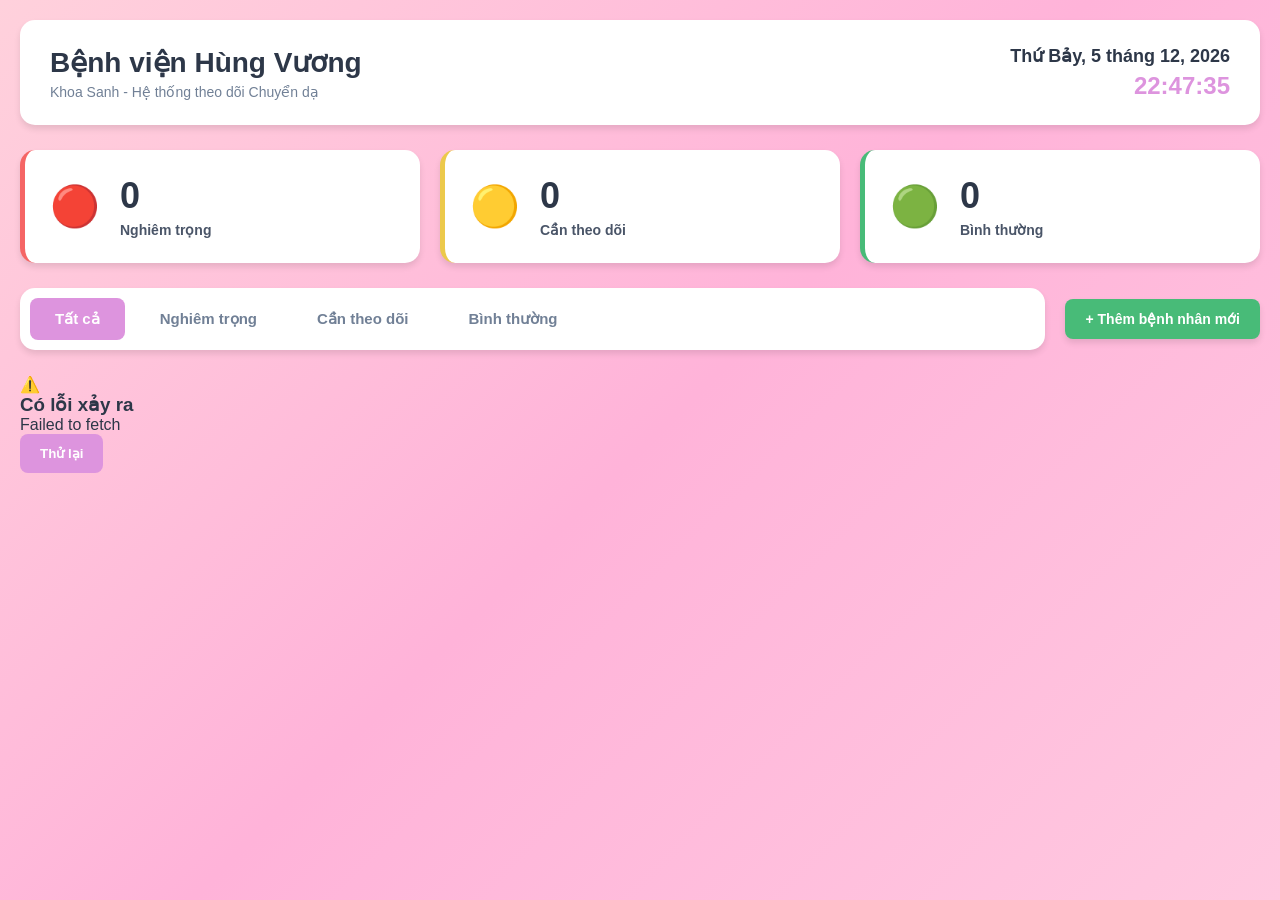
==== frontend/index.html @ f1b87380 "Initial" ====
<!DOCTYPE html>
<html lang="vi">
<head>
    <meta charset="UTF-8">
    <meta name="viewport" content="width=device-width, initial-scale=1.0">
    <title>Hệ thống theo dõi Chuyển dạ - Bệnh viện Hùng Vương</title>
    <link rel="stylesheet" href="assets/css/styles.css">
    <link rel="stylesheet" href="assets/css/components.css">
</head>
<body>
    <div class="container">
        <!-- Header Component -->
        <header class="header">
            <div class="hospital-info">
                <h1>Bệnh viện Hùng Vương</h1>
                <p class="department">Khoa Sanh - Hệ thống theo dõi Chuyển dạ</p>
            </div>
            <div class="datetime-info">
                <div class="date" id="currentDate"></div>
                <div class="time" id="currentTime"></div>
            </div>
        </header>

        <!-- Status Summary Component -->
        <div class="status-summary">
            <div class="status-card critical">
                <div class="status-icon">🔴</div>
                <div class="status-info">
                    <div class="status-count" id="criticalCount">0</div>
                    <div class="status-label">Nghiêm trọng</div>
                </div>
            </div>
            <div class="status-card warning">
                <div class="status-icon">🟡</div>
                <div class="status-info">
                    <div class="status-count" id="warningCount">0</div>
                    <div class="status-label">Cần theo dõi</div>
                </div>
            </div>
            <div class="status-card normal">
                <div class="status-icon">🟢</div>
                <div class="status-info">
                    <div class="status-count" id="normalCount">0</div>
                    <div class="status-label">Bình thường</div>
                </div>
            </div>
        </div>

        <!-- Filter Tabs and Add Patient Button -->
        <div class="tabs-and-actions">
            <div class="filter-tabs">
                <button class="tab-btn active" data-filter="all">Tất cả</button>
                <button class="tab-btn" data-filter="critical">Nghiêm trọng</button>
                <button class="tab-btn" data-filter="warning">Cần theo dõi</button>
                <button class="tab-btn" data-filter="normal">Bình thường</button>
            </div>
            <div class="page-actions">
                <button class="btn-add-patient" id="btnAddPatient">+ Thêm bệnh nhân mới</button>
            </div>
        </div>

        <!-- Patient List Component -->
        <div class="patient-list" id="patientList">
            <!-- Patient cards will be dynamically loaded -->
        </div>
    </div>

    <!-- Modal Component -->
    <div class="modal" id="quickViewModal">
        <div class="modal-content">
            <span class="close-btn" id="closeModal">&times;</span>
            <div id="modalBody"></div>
        </div>
    </div>

    <!-- Add Patient Modal -->
    <div class="modal" id="addPatientModal">
        <div class="modal-content">
            <span class="close-btn" id="closeAddPatientModal">&times;</span>
            <h2>➕ Thêm bệnh nhân mới</h2>
            <div id="addPatientForm"></div>
        </div>
    </div>

    <!-- Scripts -->
    <script src="src/services/apiService.js"></script>
    <script src="src/utils/dateUtils.js"></script>
    <script src="src/utils/alertUtils.js"></script>
    <script src="src/components/patientCard.js"></script>
    <script src="src/components/statusSummary.js"></script>
    <script src="assets/js/app.js"></script>
</body>
</html>
---- frontend/assets/css/styles.css ----
* {
    margin: 0;
    padding: 0;
    box-sizing: border-box;
}

:root {
    --primary-color: #dd94de;
    --primary-light: #ffd1dc;
    --primary-gradient: linear-gradient(135deg, #ffd1dc 0%, #ffb3d9 50%, #ffc9e0 100%);
    
    --success-color: #48bb78;
    --success-light: #c6f6d5;
    
    --warning-color: #ecc94b;
    --warning-light: #fefcbf;
    
    --danger-color: #f56565;
    --danger-light: #fed7d7;
    
    --gray-100: #f7fafc;
    --gray-200: #edf2f7;
    --gray-300: #e2e8f0;
    --gray-400: #cbd5e0;
    --gray-500: #a0aec0;
    --gray-600: #718096;
    --gray-700: #4a5568;
    --gray-800: #2d3748;
    --gray-900: #1a202c;
    
    --white: #ffffff;
    --black: #000000;
    
    --border-radius: 15px;
    --border-radius-sm: 8px;
    --box-shadow: 0 4px 6px rgba(0, 0, 0, 0.1);
    --box-shadow-lg: 0 8px 12px rgba(0, 0, 0, 0.15);
    
    --font-family: 'Segoe UI', Tahoma, Geneva, Verdana, sans-serif;
    --transition: all 0.3s ease;
}

body {
    font-family: var(--font-family);
    background: var(--primary-gradient);
    min-height: 100vh;
    padding: 20px;
    color: var(--gray-800);
}

.container {
    max-width: 1400px;
    margin: 0 auto;
}

/* Header Styles */
.header {
    background: var(--white);
    padding: 25px 30px;
    border-radius: var(--border-radius);
    box-shadow: var(--box-shadow);
    display: flex;
    justify-content: space-between;
    align-items: center;
    margin-bottom: 25px;
}

.hospital-info h1 {
    color: var(--gray-800);
    font-size: 28px;
    margin-bottom: 5px;
}

.hospital-info .department {
    color: var(--gray-600);
    font-size: 14px;
}

.datetime-info {
    text-align: right;
}

.datetime-info .date {
    color: var(--gray-800);
    font-size: 18px;
    font-weight: 600;
    margin-bottom: 5px;
}

.datetime-info .time {
    color: var(--primary-color);
    font-size: 24px;
    font-weight: 700;
}

/* Status Summary */
.status-summary {
    display: grid;
    grid-template-columns: repeat(auto-fit, minmax(250px, 1fr));
    gap: 20px;
    margin-bottom: 25px;
}

.status-card {
    background: var(--white);
    padding: 25px;
    border-radius: var(--border-radius);
    box-shadow: var(--box-shadow);
    display: flex;
    align-items: center;
    gap: 20px;
    transition: var(--transition);
}

.status-card:hover {
    transform: translateY(-5px);
    box-shadow: var(--box-shadow-lg);
}

.status-card.critical {
    border-left: 5px solid var(--danger-color);
}

.status-card.warning {
    border-left: 5px solid var(--warning-color);
}

.status-card.normal {
    border-left: 5px solid var(--success-color);
}

.status-icon {
    font-size: 40px;
}

.status-count {
    font-size: 36px;
    font-weight: 700;
    color: var(--gray-800);
}

.status-label {
    font-size: 14px;
    color: var(--gray-600);
    margin-top: 5px;
}

/* Filter Tabs and Actions */
.tabs-and-actions {
    display: flex;
    justify-content: space-between;
    align-items: center;
    gap: 20px;
    margin-bottom: 25px;
}

.filter-tabs {
    background: var(--white);
    padding: 10px;
    border-radius: var(--border-radius);
    box-shadow: var(--box-shadow);
    display: flex;
    gap: 10px;
    flex-wrap: wrap;
    flex: 1;
}

.page-actions {
    display: flex;
    gap: 10px;
}

.tab-btn {
    padding: 12px 25px;
    border: none;
    background: transparent;
    color: var(--gray-600);
    font-size: 15px;
    font-weight: 600;
    cursor: pointer;
    border-radius: var(--border-radius-sm);
    transition: var(--transition);
}

.tab-btn:hover {
    background: var(--gray-100);
}

.tab-btn.active {
    background: var(--primary-color);
    color: var(--white);
}

.btn-add-patient {
    background: var(--success-color);
    color: var(--white);
    border: none;
    padding: 12px 20px;
    border-radius: var(--border-radius-sm);
    font-size: 14px;
    font-weight: 600;
    cursor: pointer;
    transition: var(--transition);
    white-space: nowrap;
    box-shadow: var(--box-shadow);
}

.btn-add-patient:hover {
    background: #38a169;
    transform: translateY(-2px);
    box-shadow: var(--box-shadow-lg);
}

/* Patient List */
.patient-list {
    display: grid;
    grid-template-columns: repeat(auto-fill, minmax(350px, 1fr));
    gap: 20px;
    margin-bottom: 25px;
}

/* Navigation */
.back-nav {
    display: flex;
    justify-content: space-between;
    align-items: center;
    margin-bottom: 25px;
    gap: 15px;
}

.btn-back, .btn-overview {
    padding: 12px 20px;
    border: none;
    border-radius: var(--border-radius-sm);
    font-size: 14px;
    font-weight: 600;
    cursor: pointer;
    transition: var(--transition);
}

.btn-back {
    background: var(--gray-600);
    color: var(--white);
}

.btn-back:hover {
    background: var(--gray-700);
}

.btn-overview {
    background: var(--primary-color);
    color: var(--white);
}

.btn-overview:hover {
    background: #c084c1;
}

/* Buttons */
.btn-primary {
    background: var(--primary-color);
    color: var(--white);
    border: none;
    padding: 12px 20px;
    border-radius: var(--border-radius-sm);
    font-weight: 600;
    cursor: pointer;
    transition: var(--transition);
}

.btn-primary:hover {
    background: #c084c1;
    transform: translateY(-2px);
}

.btn-success {
    background: var(--success-color);
    color: var(--white);
    border: none;
    padding: 12px 20px;
    border-radius: var(--border-radius-sm);
    font-weight: 600;
    cursor: pointer;
    transition: var(--transition);
}

.btn-success:hover {
    background: #38a169;
    transform: translateY(-2px);
}

.btn-warning {
    background: var(--warning-color);
    color: var(--gray-800);
    border: none;
    padding: 12px 20px;
    border-radius: var(--border-radius-sm);
    font-weight: 600;
    cursor: pointer;
    transition: var(--transition);
}

.btn-warning:hover {
    background: #d69e2e;
    transform: translateY(-2px);
}

.btn-danger {
    background: var(--danger-color);
    color: var(--white);
    border: none;
    padding: 12px 20px;
    border-radius: var(--border-radius-sm);
    font-weight: 600;
    cursor: pointer;
    transition: var(--transition);
}

.btn-danger:hover {
    background: #e53e3e;
    transform: translateY(-2px);
}

/* Status Badges */
.status-badge {
    padding: 8px 16px;
    border-radius: 20px;
    font-size: 12px;
    font-weight: 700;
    text-transform: uppercase;
    display: inline-block;
}

.status-badge.critical {
    background: var(--danger-light);
    color: #c53030;
}

.status-badge.warning {
    background: var(--warning-light);
    color: #b7791f;
}

.status-badge.normal {
    background: var(--success-light);
    color: #276749;
}

/* Modal Styles */
.modal {
    display: none;
    position: fixed;
    z-index: 1000;
    left: 0;
    top: 0;
    width: 100%;
    height: 100%;
    background-color: rgba(0, 0, 0, 0.5);
    backdrop-filter: blur(5px);
}

.modal-content {
    background-color: var(--white);
    margin: 5% auto;
    padding: 30px;
    border-radius: var(--border-radius);
    box-shadow: var(--box-shadow-lg);
    width: 90%;
    max-width: 600px;
    max-height: 80vh;
    overflow-y: auto;
    position: relative;
}

.modal-content.large {
    max-width: 1000px;
}

.close-btn {
    color: var(--gray-600);
    float: right;
    font-size: 28px;
    font-weight: bold;
    cursor: pointer;
    position: absolute;
    right: 20px;
    top: 20px;
}

.close-btn:hover {
    color: var(--gray-800);
}

/* Form Elements */
.form-group {
    margin-bottom: 20px;
}

.form-label {
    display: block;
    margin-bottom: 8px;
    font-weight: 600;
    color: var(--gray-700);
}

.form-input, .form-select, .form-textarea {
    width: 100%;
    padding: 12px;
    border: 2px solid var(--gray-300);
    border-radius: var(--border-radius-sm);
    font-size: 14px;
    transition: var(--transition);
}

.form-input:focus, .form-select:focus, .form-textarea:focus {
    outline: none;
    border-color: var(--primary-color);
    box-shadow: 0 0 0 3px rgba(221, 148, 222, 0.1);
}

.form-textarea {
    resize: vertical;
    min-height: 100px;
}

/* Alert Styles */
.alert {
    padding: 15px 20px;
    border-radius: var(--border-radius-sm);
    margin-bottom: 20px;
    font-weight: 600;
}

.alert.alert-success {
    background: var(--success-light);
    color: #276749;
    border: 1px solid var(--success-color);
}

.alert.alert-warning {
    background: var(--warning-light);
    color: #b7791f;
    border: 1px solid var(--warning-color);
}

.alert.alert-danger {
    background: var(--danger-light);
    color: #c53030;
    border: 1px solid var(--danger-color);
}

/* Loading Styles */
.loading {
    display: flex;
    justify-content: center;
    align-items: center;
    padding: 40px;
}

.spinner {
    width: 40px;
    height: 40px;
    border: 4px solid var(--gray-300);
    border-top: 4px solid var(--primary-color);
    border-radius: 50%;
    animation: spin 1s linear infinite;
}

@keyframes spin {
    0% { transform: rotate(0deg); }
    100% { transform: rotate(360deg); }
}

/* Add Patient Form */
.add-patient-form {
    max-height: 70vh;
    overflow-y: auto;
}

.add-patient-form .form-section {
    margin-bottom: 25px;
    padding-bottom: 20px;
    border-bottom: 1px solid var(--gray-300);
}

.add-patient-form .form-section:last-of-type {
    border-bottom: none;
}

.add-patient-form .form-section h3 {
    color: var(--gray-800);
    font-size: 18px;
    margin-bottom: 15px;
    padding-bottom: 8px;
    border-bottom: 2px solid var(--primary-color);
}

.add-patient-form .form-row {
    display: grid;
    grid-template-columns: repeat(auto-fit, minmax(250px, 1fr));
    gap: 15px;
}

.add-patient-form .form-group {
    display: flex;
    flex-direction: column;
}

.add-patient-form .form-group.full-width {
    grid-column: 1 / -1;
}

.add-patient-form .form-group label {
    color: var(--gray-700);
    font-size: 14px;
    font-weight: 500;
    margin-bottom: 6px;
}

.add-patient-form .form-group input,
.add-patient-form .form-group select {
    padding: 10px 12px;
    border: 2px solid var(--gray-300);
    border-radius: var(--border-radius-sm);
    font-size: 14px;
    transition: var(--transition);
}

.add-patient-form .form-group input:focus,
.add-patient-form .form-group select:focus {
    outline: none;
    border-color: var(--primary-color);
    box-shadow: 0 0 0 3px rgba(221, 148, 222, 0.1);
}

.add-patient-form .form-actions {
    display: flex;
    justify-content: flex-end;
    gap: 12px;
    margin-top: 20px;
    padding-top: 20px;
    border-top: 1px solid var(--gray-300);
}

.add-patient-form .btn-cancel,
.add-patient-form .btn-save {
    padding: 12px 24px;
    border: none;
    border-radius: var(--border-radius-sm);
    font-size: 14px;
    font-weight: 500;
    cursor: pointer;
    transition: var(--transition);
}

.add-patient-form .btn-cancel {
    background: var(--gray-300);
    color: var(--gray-700);
}

.add-patient-form .btn-cancel:hover {
    background: var(--gray-400);
}

.add-patient-form .btn-save {
    background: var(--success-color);
    color: var(--white);
}

.add-patient-form .btn-save:hover {
    background: #38a169;
}

/* Responsive Design */
@media (max-width: 768px) {
    body {
        padding: 10px;
    }
    
    .container {
        max-width: 100%;
    }
    
    .header {
        padding: 20px;
        flex-direction: column;
        gap: 15px;
        text-align: center;
    }
    
    .status-summary {
        grid-template-columns: 1fr;
    }
    
    .tabs-and-actions {
        flex-direction: column;
        gap: 15px;
        align-items: stretch;
    }
    
    .filter-tabs {
        justify-content: center;
    }
    
    .patient-list {
        grid-template-columns: 1fr;
    }

    .add-patient-form .form-row {
        grid-template-columns: 1fr;
    }
    
    .back-nav {
        flex-direction: column;
        gap: 10px;
    }
    
    .modal-content {
        margin: 10% auto;
        width: 95%;
        padding: 20px;
    }
}
---- frontend/assets/css/components.css ----
/* Component-specific styles */

/* Patient Card Component */
.patient-card {
    background: var(--white);
    border-radius: var(--border-radius);
    box-shadow: var(--box-shadow);
    overflow: hidden;
    transition: var(--transition);
    cursor: pointer;
}

.patient-card:hover {
    transform: translateY(-5px);
    box-shadow: var(--box-shadow-lg);
}

.patient-card-header {
    padding: 20px;
    display: flex;
    justify-content: space-between;
    align-items: flex-start;
    border-bottom: 2px solid var(--gray-100);
}

.patient-info h3 {
    color: var(--gray-800);
    font-size: 18px;
    margin-bottom: 8px;
}

.patient-meta {
    display: flex;
    flex-direction: column;
    gap: 5px;
}

.patient-meta span {
    color: var(--gray-600);
    font-size: 13px;
}

.patient-card-body {
    padding: 20px;
}

.patient-alerts {
    margin-bottom: 15px;
}

.alert-item {
    padding: 10px 12px;
    border-radius: var(--border-radius-sm);
    margin-bottom: 8px;
    font-size: 13px;
    font-weight: 600;
    border-left: 4px solid;
}

.alert-item.critical {
    background: var(--danger-light);
    color: #c53030;
    border-left-color: var(--danger-color);
}

.alert-item.warning {
    background: var(--warning-light);
    color: #b7791f;
    border-left-color: var(--warning-color);
}

.patient-last-check {
    color: var(--gray-600);
    font-size: 12px;
    font-style: italic;
}

/* Patient Header Card (Detail Page) */
.patient-header-card {
    background: var(--white);
    border-radius: var(--border-radius);
    box-shadow: var(--box-shadow);
    padding: 25px;
    margin-bottom: 25px;
}

.patient-header-content {
    display: grid;
    grid-template-columns: 1fr auto;
    gap: 20px;
    align-items: center;
}

.patient-basic-info h2 {
    color: var(--gray-800);
    font-size: 24px;
    margin-bottom: 10px;
}

.patient-details {
    display: grid;
    grid-template-columns: repeat(auto-fit, minmax(200px, 1fr));
    gap: 15px;
    margin-bottom: 15px;
}

.detail-item {
    display: flex;
    flex-direction: column;
}

.detail-label {
    font-size: 12px;
    color: var(--gray-600);
    font-weight: 600;
    text-transform: uppercase;
}

.detail-value {
    font-size: 16px;
    color: var(--gray-800);
    font-weight: 600;
}

.patient-status-overview {
    text-align: right;
}

.overall-status {
    padding: 15px 25px;
    border-radius: var(--border-radius);
    font-size: 16px;
    font-weight: 700;
    text-align: center;
    margin-bottom: 10px;
}

.overall-status.normal {
    background: var(--success-light);
    color: #276749;
    border: 2px solid var(--success-color);
}

.overall-status.warning {
    background: var(--warning-light);
    color: #b7791f;
    border: 2px solid var(--warning-color);
}

.overall-status.critical {
    background: var(--danger-light);
    color: #c53030;
    border: 2px solid var(--danger-color);
}

/* Assessment Section */
.assessment-section {
    background: var(--white);
    border-radius: var(--border-radius);
    box-shadow: var(--box-shadow);
    padding: 25px;
    margin-bottom: 25px;
}

.assessment-grid {
    display: grid;
    grid-template-columns: repeat(auto-fit, minmax(300px, 1fr));
    gap: 20px;
    margin-bottom: 20px;
}

.assessment-card {
    border: 2px solid var(--gray-200);
    border-radius: var(--border-radius-sm);
    padding: 20px;
}

.assessment-card h3 {
    color: var(--gray-800);
    font-size: 16px;
    margin-bottom: 15px;
}

.assessment-input, .treatment-input {
    width: 100%;
    min-height: 100px;
    padding: 12px;
    border: 2px solid var(--gray-300);
    border-radius: var(--border-radius-sm);
    font-size: 14px;
    font-family: var(--font-family);
    resize: vertical;
    transition: var(--transition);
}

.assessment-input:focus, .treatment-input:focus {
    outline: none;
    border-color: var(--primary-color);
    box-shadow: 0 0 0 3px rgba(221, 148, 222, 0.1);
}

.treatment-plan-card {
    border: 2px solid var(--gray-200);
    border-radius: var(--border-radius-sm);
    padding: 20px;
}

.treatment-plan-card h3 {
    color: var(--gray-800);
    font-size: 16px;
    margin-bottom: 15px;
}

.btn-save-assessment {
    margin-top: 15px;
    background: var(--success-color);
    color: var(--white);
    border: none;
    padding: 12px 20px;
    border-radius: var(--border-radius-sm);
    font-weight: 600;
    cursor: pointer;
    transition: var(--transition);
}

.btn-save-assessment:hover {
    background: #38a169;
    transform: translateY(-2px);
}

/* Final Assessment Section */
.final-assessment-section {
    background: var(--white);
    border-radius: var(--border-radius);
    box-shadow: var(--box-shadow);
    padding: 25px;
    margin-bottom: 25px;
}

.section-title {
    color: var(--gray-800);
    font-size: 20px;
    margin-bottom: 20px;
    display: flex;
    align-items: center;
    gap: 10px;
}

.assessment-summary {
    display: grid;
    grid-template-columns: repeat(auto-fit, minmax(250px, 1fr));
    gap: 20px;
}

.status-indicator {
    display: flex;
    justify-content: space-between;
    align-items: center;
    padding: 15px;
    border-radius: var(--border-radius-sm);
    border: 2px solid var(--gray-200);
}

.status-label {
    font-weight: 600;
    color: var(--gray-700);
}

/* Outcome Section */
.outcome-section {
    background: var(--white);
    border-radius: var(--border-radius);
    box-shadow: var(--box-shadow);
    padding: 25px;
    margin-bottom: 25px;
}

.outcome-card {
    border: 2px solid var(--gray-200);
    border-radius: var(--border-radius-sm);
    padding: 20px;
}

.outcome-options {
    display: grid;
    grid-template-columns: repeat(auto-fit, minmax(200px, 1fr));
    gap: 20px;
    margin-bottom: 20px;
}

.outcome-group h4 {
    color: var(--gray-800);
    font-size: 16px;
    margin-bottom: 15px;
    padding-bottom: 10px;
    border-bottom: 2px solid var(--gray-200);
}

.outcome-group label {
    display: flex;
    align-items: center;
    gap: 10px;
    margin-bottom: 10px;
    cursor: pointer;
    padding: 8px;
    border-radius: var(--border-radius-sm);
    transition: var(--transition);
}

.outcome-group label:hover {
    background: var(--gray-100);
}

.outcome-group input[type="radio"] {
    width: 16px;
    height: 16px;
    accent-color: var(--primary-color);
}

.outcome-other-input {
    width: 100%;
    padding: 10px;
    border: 2px solid var(--gray-300);
    border-radius: var(--border-radius-sm);
    margin-top: 10px;
    font-size: 14px;
    transition: var(--transition);
}

.outcome-other-input:focus {
    outline: none;
    border-color: var(--primary-color);
    box-shadow: 0 0 0 3px rgba(221, 148, 222, 0.1);
}

.btn-save-outcome {
    background: var(--primary-color);
    color: var(--white);
    border: none;
    padding: 15px 25px;
    border-radius: var(--border-radius-sm);
    font-weight: 600;
    cursor: pointer;
    transition: var(--transition);
    font-size: 16px;
}

.btn-save-outcome:hover {
    background: #c084c1;
    transform: translateY(-2px);
}

/* Patient Detail Specific Styles */
.back-nav {
    display: flex;
    justify-content: space-between;
    align-items: center;
    margin-bottom: 20px;
}

.btn-back, .btn-overview {
    padding: 12px 20px;
    border: none;
    border-radius: var(--border-radius-sm);
    font-size: 14px;
    font-weight: 500;
    cursor: pointer;
    transition: var(--transition);
    text-decoration: none;
    display: inline-flex;
    align-items: center;
    gap: 8px;
}

.btn-back {
    background: var(--gray-600);
    color: var(--white);
}

.btn-back:hover {
    background: var(--gray-700);
    transform: translateY(-2px);
}

.btn-overview {
    background: #17a2b8;
    color: var(--white);
}

.btn-overview:hover {
    background: #138496;
    transform: translateY(-2px);
}

/* Patient Header Card Updates */
.patient-header-info {
    display: flex;
    justify-content: space-between;
    align-items: flex-start;
    gap: 20px;
}

.info-main h2 {
    color: var(--gray-800);
    font-size: 28px;
    margin-bottom: 15px;
}

.info-row {
    display: flex;
    flex-wrap: wrap;
    gap: 25px;
    margin-bottom: 10px;
}

.info-item {
    color: var(--gray-600);
    font-size: 14px;
}

.info-item strong {
    color: var(--gray-800);
}

/* Partogram Container */
.partogram-container {
    background: var(--white);
    border-radius: var(--border-radius);
    padding: 25px;
    margin-bottom: 25px;
    box-shadow: var(--box-shadow);
}

.partogram-header {
    display: flex;
    justify-content: space-between;
    align-items: center;
    margin-bottom: 20px;
}

.partogram-header h2 {
    color: var(--gray-800);
    font-size: 24px;
}

.partogram-actions {
    display: flex;
    gap: 10px;
}

.btn-add-record, .btn-print {
    padding: 10px 16px;
    border: none;
    border-radius: var(--border-radius-sm);
    font-size: 14px;
    font-weight: 500;
    cursor: pointer;
    transition: var(--transition);
}

.btn-add-record {
    background: var(--success-color);
    color: var(--white);
}

.btn-add-record:hover {
    background: #38a169;
    transform: translateY(-2px);
}

.btn-print {
    background: var(--gray-200);
    color: var(--gray-700);
}

.btn-print:hover {
    background: var(--gray-300);
    transform: translateY(-2px);
}

/* Partogram Table */
.partogram-table-wrapper {
    overflow-x: auto;
    border-radius: var(--border-radius-sm);
    border: 1px solid var(--gray-300);
}

.partogram-table {
    width: 100%;
    border-collapse: collapse;
    font-size: 13px;
}

.partogram-table th,
.partogram-table td {
    padding: 12px 8px;
    text-align: center;
    border: 1px solid var(--gray-300);
    vertical-align: middle;
}

.sticky-col {
    position: sticky;
    left: 0;
    background: var(--gray-100);
    font-weight: 600;
    text-align: left;
    min-width: 200px;
    z-index: 10;
}

.time-header th {
    background: var(--primary-color);
    color: var(--white);
    font-weight: 600;
}

.time-col {
    min-width: 100px;
}

.visit-label {
    font-size: 11px;
    opacity: 0.9;
}

.time-value {
    font-size: 14px;
    font-weight: 600;
}

.section-header td {
    background: var(--gray-200);
    font-weight: 600;
    color: var(--gray-800);
    text-align: left;
    font-size: 14px;
}

.param-label {
    background: var(--gray-100);
    padding-left: 16px;
}

.cell-critical {
    background: var(--danger-light) !important;
    color: #c53030;
    font-weight: 600;
}

.cell-warning {
    background: var(--warning-light) !important;
    color: #b7791f;
    font-weight: 600;
}

.cell-normal {
    background: var(--white);
}

.empty-state {
    text-align: center;
    color: var(--gray-600);
    font-style: italic;
    padding: 40px 20px;
}

/* Modal Styles */
.modal {
    display: none;
    position: fixed;
    z-index: 1000;
    left: 0;
    top: 0;
    width: 100%;
    height: 100%;
    background: rgba(0, 0, 0, 0.5);
    backdrop-filter: blur(4px);
}

.modal-content {
    background: var(--white);
    margin: 5% auto;
    padding: 30px;
    border-radius: var(--border-radius);
    width: 90%;
    max-width: 800px;
    max-height: 80vh;
    overflow-y: auto;
    position: relative;
    box-shadow: var(--box-shadow-lg);
}

.modal-content.large {
    max-width: 1200px;
}

.close-btn {
    position: absolute;
    right: 20px;
    top: 20px;
    font-size: 28px;
    font-weight: bold;
    cursor: pointer;
    color: var(--gray-500);
    transition: var(--transition);
}

.close-btn:hover {
    color: var(--gray-800);
}

/* Overview Modal */
.overview-grid {
    display: grid;
    grid-template-columns: repeat(auto-fit, minmax(300px, 1fr));
    gap: 20px;
}

.overview-card {
    border-radius: var(--border-radius-sm);
    padding: 20px;
    border: 2px solid;
}

.overview-card.critical {
    border-color: var(--danger-color);
    background: var(--danger-light);
}

.overview-card.warning {
    border-color: var(--warning-color);
    background: var(--warning-light);
}

.overview-card.normal {
    border-color: var(--success-color);
    background: var(--success-light);
}

.overview-header {
    display: flex;
    justify-content: space-between;
    align-items: center;
    margin-bottom: 10px;
}

.overview-icon {
    font-size: 20px;
}

.overview-title {
    font-weight: 600;
    color: var(--gray-800);
}

.overview-time {
    font-size: 12px;
    color: var(--gray-600);
}

.overview-status {
    font-weight: 700;
    font-size: 16px;
    color: var(--gray-800);
    margin-bottom: 15px;
    text-align: center;
}

.overview-warnings ul {
    margin: 10px 0 0 20px;
    color: var(--gray-800);
}

.overview-warnings li {
    margin-bottom: 4px;
    font-size: 14px;
}

.no-warning {
    color: var(--success-color);
    font-weight: 500;
    text-align: center;
    margin: 0;
}

/* Add Record Form */
.add-record-form {
    max-height: 60vh;
    overflow-y: auto;
}

.form-section {
    margin-bottom: 25px;
    padding-bottom: 20px;
    border-bottom: 1px solid var(--gray-300);
}

.form-section:last-of-type {
    border-bottom: none;
}

.form-section h3 {
    color: var(--gray-800);
    font-size: 18px;
    margin-bottom: 15px;
    padding-bottom: 8px;
    border-bottom: 2px solid var(--primary-color);
}

.form-row {
    display: grid;
    grid-template-columns: repeat(auto-fit, minmax(200px, 1fr));
    gap: 15px;
}

.form-group {
    display: flex;
    flex-direction: column;
}

.form-group label {
    color: var(--gray-700);
    font-size: 14px;
    font-weight: 500;
    margin-bottom: 6px;
}

.form-group input,
.form-group select,
.form-group textarea {
    padding: 10px 12px;
    border: 2px solid var(--gray-300);
    border-radius: var(--border-radius-sm);
    font-size: 14px;
    transition: var(--transition);
}

.form-group input:focus,
.form-group select:focus,
.form-group textarea:focus {
    outline: none;
    border-color: var(--primary-color);
    box-shadow: 0 0 0 3px rgba(221, 148, 222, 0.1);
}

.form-actions {
    display: flex;
    justify-content: flex-end;
    gap: 12px;
    margin-top: 20px;
    padding-top: 20px;
    border-top: 1px solid var(--gray-300);
}

.btn-cancel,
.btn-save {
    padding: 12px 24px;
    border: none;
    border-radius: var(--border-radius-sm);
    font-size: 14px;
    font-weight: 500;
    cursor: pointer;
    transition: var(--transition);
}

.btn-cancel {
    background: var(--gray-300);
    color: var(--gray-700);
}

.btn-cancel:hover {
    background: var(--gray-400);
}

.btn-save {
    background: var(--success-color);
    color: var(--white);
}

.btn-save:hover {
    background: #38a169;
}

/* Toast Notifications */
.toast-container {
    position: fixed;
    top: 20px;
    right: 20px;
    z-index: 10000;
}

.toast {
    background: var(--white);
    border-radius: var(--border-radius-sm);
    padding: 16px 20px;
    margin-bottom: 12px;
    box-shadow: var(--box-shadow-lg);
    border-left: 4px solid;
    opacity: 0;
    transform: translateX(300px);
    transition: all 0.3s ease;
    max-width: 400px;
}

.toast.show {
    opacity: 1;
    transform: translateX(0);
}

.toast-success {
    border-left-color: var(--success-color);
}

.toast-warning {
    border-left-color: var(--warning-color);
}

.toast-error {
    border-left-color: var(--danger-color);
}

.toast-content {
    display: flex;
    align-items: center;
    gap: 10px;
}

.toast-icon {
    font-size: 18px;
}

.toast-message {
    color: var(--gray-800);
    font-size: 14px;
    font-weight: 500;
}

/* Loading Overlay */
.loading-overlay {
    position: fixed;
    top: 0;
    left: 0;
    width: 100%;
    height: 100%;
    background: rgba(255, 255, 255, 0.8);
    display: none;
    justify-content: center;
    align-items: center;
    z-index: 9999;
    backdrop-filter: blur(2px);
}

.spinner {
    width: 50px;
    height: 50px;
    border: 4px solid var(--gray-300);
    border-left: 4px solid var(--primary-color);
    border-radius: 50%;
    animation: spin 1s linear infinite;
}

@keyframes spin {
    0% { transform: rotate(0deg); }
    100% { transform: rotate(360deg); }
}

/* Responsive adjustments for components */
@media (max-width: 768px) {
    .patient-header-content {
        grid-template-columns: 1fr;
        text-align: center;
    }
    
    .patient-details {
        grid-template-columns: 1fr;
    }
    
    .assessment-grid {
        grid-template-columns: 1fr;
    }
    
    .assessment-summary {
        grid-template-columns: 1fr;
    }
    
    .outcome-options {
        grid-template-columns: 1fr;
    }
    
    .status-indicator {
        flex-direction: column;
        gap: 10px;
        text-align: center;
    }

    .patient-header-info {
        flex-direction: column;
    }
    
    .info-row {
        flex-direction: column;
        gap: 10px;
    }
    
    .partogram-header {
        flex-direction: column;
        gap: 15px;
        align-items: flex-start;
    }
    
    .back-nav {
        flex-direction: column;
        gap: 10px;
        align-items: stretch;
    }
    
    .modal-content {
        margin: 2% auto;
        width: 95%;
        padding: 20px;
    }
    
    .form-row {
        grid-template-columns: 1fr;
    }
}
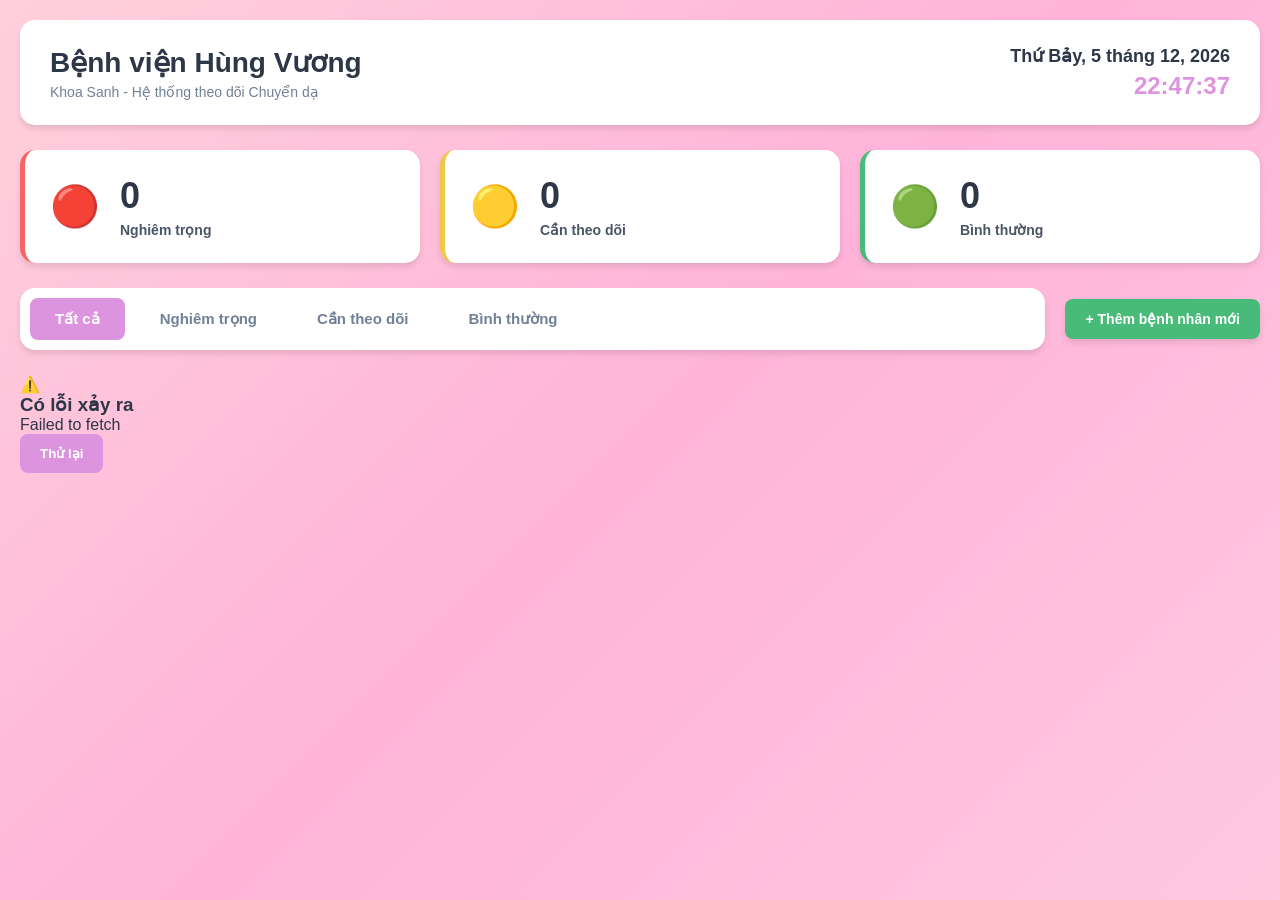
==== commit 580fb2f0: "[HOTFIX] Many things" ====
--- a/frontend/index.html
+++ b/frontend/index.html
@@ -3,9 +3,19 @@
 <head>
     <meta charset="UTF-8">
     <meta name="viewport" content="width=device-width, initial-scale=1.0">
+    <!-- Cache busting meta tags -->
+    <meta http-equiv="Cache-Control" content="no-cache, no-store, must-revalidate">
+    <meta http-equiv="Pragma" content="no-cache">
+    <meta http-equiv="Expires" content="0">
     <title>Hệ thống theo dõi Chuyển dạ - Bệnh viện Hùng Vương</title>
     <link rel="stylesheet" href="assets/css/styles.css">
     <link rel="stylesheet" href="assets/css/components.css">
+    <script>
+        // Add timestamp to prevent caching
+        var timestamp = new Date().getTime();
+        document.write('<link rel="stylesheet" href="assets/css/styles.css?v=' + timestamp + '">');
+        document.write('<link rel="stylesheet" href="assets/css/components.css?v=' + timestamp + '">');
+    </script>
 </head>
 <body>
     <div class="container">
@@ -83,11 +93,12 @@
     </div>
 
     <!-- Scripts -->
-    <script src="src/services/apiService.js"></script>
-    <script src="src/utils/dateUtils.js"></script>
-    <script src="src/utils/alertUtils.js"></script>
-    <script src="src/components/patientCard.js"></script>
-    <script src="src/components/statusSummary.js"></script>
-    <script src="assets/js/app.js"></script>
+    <script>
+        var timestamp2 = new Date().getTime();
+        document.write('<script src="src/services/apiService.js?v=' + timestamp2 + '"><\/script>');
+        document.write('<script src="src/utils/dateUtils.js?v=' + timestamp2 + '"><\/script>');
+        document.write('<script src="src/utils/alertUtils.js?v=' + timestamp2 + '"><\/script>');
+        document.write('<script src="assets/js/app.js?v=' + timestamp2 + '"><\/script>');
+    </script>
 </body>
 </html>
--- a/frontend/assets/css/components.css
+++ b/frontend/assets/css/components.css
@@ -1,4 +1,4 @@
-/* Component-specific styles */
+/* Component-specific styles - Updated 2025/10/21 */
 
 /* Patient Card Component */
 .patient-card {
@@ -10,6 +10,60 @@
     cursor: pointer;
 }
 
+/* Status Badge Styling */
+.status-badge {
+    padding: 8px 16px;
+    border-radius: 20px;
+    font-weight: 700;
+    font-size: 12px;
+    text-transform: uppercase;
+    letter-spacing: 0.5px;
+    border: 2px solid;
+    display: inline-flex;
+    align-items: center;
+    gap: 6px;
+}
+
+.status-badge.critical {
+    background: var(--danger-color);
+    color: var(--white);
+    border-color: #c53030;
+    box-shadow: 0 0 15px rgba(220, 38, 127, 0.3);
+    animation: pulse-red 2s infinite;
+}
+
+.status-badge.warning {
+    background: var(--warning-color);
+    color: var(--white);
+    border-color: #d69e2e;
+    box-shadow: 0 0 15px rgba(237, 137, 54, 0.3);
+    animation: pulse-yellow 2s infinite;
+}
+
+.status-badge.normal {
+    background: var(--success-color);
+    color: var(--white);
+    border-color: #38a169;
+}
+
+@keyframes pulse-red {
+    0%, 100% {
+        box-shadow: 0 0 15px rgba(220, 38, 127, 0.3);
+    }
+    50% {
+        box-shadow: 0 0 25px rgba(220, 38, 127, 0.6);
+    }
+}
+
+@keyframes pulse-yellow {
+    0%, 100% {
+        box-shadow: 0 0 15px rgba(237, 137, 54, 0.3);
+    }
+    50% {
+        box-shadow: 0 0 25px rgba(237, 137, 54, 0.6);
+    }
+}
+
 .patient-card:hover {
     transform: translateY(-5px);
     box-shadow: var(--box-shadow-lg);
@@ -481,22 +535,49 @@
 /* Partogram Table */
 .partogram-table-wrapper {
     overflow-x: auto;
+    overflow-y: visible;
     border-radius: var(--border-radius-sm);
     border: 1px solid var(--gray-300);
+    max-width: 100%;
+    /* Ensure scrollbar is visible */
+    scrollbar-width: thin;
+    scrollbar-color: var(--gray-400) var(--gray-100);
+}
+
+.partogram-table-wrapper::-webkit-scrollbar {
+    height: 8px;
+}
+
+.partogram-table-wrapper::-webkit-scrollbar-track {
+    background: var(--gray-100);
+    border-radius: 4px;
+}
+
+.partogram-table-wrapper::-webkit-scrollbar-thumb {
+    background: var(--gray-400);
+    border-radius: 4px;
+}
+
+.partogram-table-wrapper::-webkit-scrollbar-thumb:hover {
+    background: var(--gray-500);
 }
 
 .partogram-table {
     width: 100%;
+    min-width: max-content; /* Allow table to grow beyond container */
     border-collapse: collapse;
     font-size: 13px;
+    white-space: nowrap; /* Prevent text wrapping in cells */
 }
 
 .partogram-table th,
 .partogram-table td {
-    padding: 12px 8px;
+    padding: 8px 6px;
     text-align: center;
     border: 1px solid var(--gray-300);
     vertical-align: middle;
+    font-size: 12px;
+    line-height: 1.3;
 }
 
 .sticky-col {
@@ -505,8 +586,11 @@
     background: var(--gray-100);
     font-weight: 600;
     text-align: left;
-    min-width: 200px;
+    min-width: 180px;
+    max-width: 200px;
     z-index: 10;
+    font-size: 11px;
+    padding-left: 8px;
 }
 
 .time-header th {
@@ -516,16 +600,18 @@
 }
 
 .time-col {
-    min-width: 100px;
+    min-width: 80px;
+    max-width: 90px;
 }
 
 .visit-label {
+    font-size: 10px;
+    opacity: 0.9;
+    margin-bottom: 2px;
+}
+
+.time-value {
     font-size: 11px;
-    opacity: 0.9;
-}
-
-.time-value {
-    font-size: 14px;
     font-weight: 600;
 }
 
@@ -535,6 +621,22 @@
     color: var(--gray-800);
     text-align: left;
     font-size: 14px;
+}
+
+/* 🔥 Section status colors based on alert rules */
+.section-normal td {
+    background: var(--success-light) !important; /* 🟢 Xanh lá */
+    color: var(--success-dark) !important;
+}
+
+.section-warning td {
+    background: var(--warning-light) !important; /* 🟡 Vàng */
+    color: var(--warning-dark) !important;
+}
+
+.section-critical td {
+    background: var(--danger-light) !important; /* 🔴 Đỏ */
+    color: var(--danger-dark) !important;
 }
 
 .param-label {
@@ -742,6 +844,13 @@
     outline: none;
     border-color: var(--primary-color);
     box-shadow: 0 0 0 3px rgba(221, 148, 222, 0.1);
+}
+
+.form-hint {
+    font-size: 12px;
+    color: var(--gray-600);
+    margin-top: 4px;
+    font-style: italic;
 }
 
 .form-actions {
@@ -924,4 +1033,28 @@
     .form-row {
         grid-template-columns: 1fr;
     }
+    
+    /* Responsive table adjustments */
+    .partogram-table th,
+    .partogram-table td {
+        padding: 4px 3px;
+        font-size: 10px;
+    }
+    
+    .sticky-col {
+        min-width: 120px;
+        font-size: 9px;
+    }
+    
+    .time-col {
+        min-width: 60px;
+    }
+    
+    .visit-label {
+        font-size: 9px;
+    }
+    
+    .time-value {
+        font-size: 10px;
+    }
 }
--- a/frontend/assets/css/components.css
+++ b/frontend/assets/css/components.css
@@ -1,4 +1,4 @@
-/* Component-specific styles */
+/* Component-specific styles - Updated 2025/10/21 */
 
 /* Patient Card Component */
 .patient-card {
@@ -10,6 +10,60 @@
     cursor: pointer;
 }
 
+/* Status Badge Styling */
+.status-badge {
+    padding: 8px 16px;
+    border-radius: 20px;
+    font-weight: 700;
+    font-size: 12px;
+    text-transform: uppercase;
+    letter-spacing: 0.5px;
+    border: 2px solid;
+    display: inline-flex;
+    align-items: center;
+    gap: 6px;
+}
+
+.status-badge.critical {
+    background: var(--danger-color);
+    color: var(--white);
+    border-color: #c53030;
+    box-shadow: 0 0 15px rgba(220, 38, 127, 0.3);
+    animation: pulse-red 2s infinite;
+}
+
+.status-badge.warning {
+    background: var(--warning-color);
+    color: var(--white);
+    border-color: #d69e2e;
+    box-shadow: 0 0 15px rgba(237, 137, 54, 0.3);
+    animation: pulse-yellow 2s infinite;
+}
+
+.status-badge.normal {
+    background: var(--success-color);
+    color: var(--white);
+    border-color: #38a169;
+}
+
+@keyframes pulse-red {
+    0%, 100% {
+        box-shadow: 0 0 15px rgba(220, 38, 127, 0.3);
+    }
+    50% {
+        box-shadow: 0 0 25px rgba(220, 38, 127, 0.6);
+    }
+}
+
+@keyframes pulse-yellow {
+    0%, 100% {
+        box-shadow: 0 0 15px rgba(237, 137, 54, 0.3);
+    }
+    50% {
+        box-shadow: 0 0 25px rgba(237, 137, 54, 0.6);
+    }
+}
+
 .patient-card:hover {
     transform: translateY(-5px);
     box-shadow: var(--box-shadow-lg);
@@ -481,22 +535,49 @@
 /* Partogram Table */
 .partogram-table-wrapper {
     overflow-x: auto;
+    overflow-y: visible;
     border-radius: var(--border-radius-sm);
     border: 1px solid var(--gray-300);
+    max-width: 100%;
+    /* Ensure scrollbar is visible */
+    scrollbar-width: thin;
+    scrollbar-color: var(--gray-400) var(--gray-100);
+}
+
+.partogram-table-wrapper::-webkit-scrollbar {
+    height: 8px;
+}
+
+.partogram-table-wrapper::-webkit-scrollbar-track {
+    background: var(--gray-100);
+    border-radius: 4px;
+}
+
+.partogram-table-wrapper::-webkit-scrollbar-thumb {
+    background: var(--gray-400);
+    border-radius: 4px;
+}
+
+.partogram-table-wrapper::-webkit-scrollbar-thumb:hover {
+    background: var(--gray-500);
 }
 
 .partogram-table {
     width: 100%;
+    min-width: max-content; /* Allow table to grow beyond container */
     border-collapse: collapse;
     font-size: 13px;
+    white-space: nowrap; /* Prevent text wrapping in cells */
 }
 
 .partogram-table th,
 .partogram-table td {
-    padding: 12px 8px;
+    padding: 8px 6px;
     text-align: center;
     border: 1px solid var(--gray-300);
     vertical-align: middle;
+    font-size: 12px;
+    line-height: 1.3;
 }
 
 .sticky-col {
@@ -505,8 +586,11 @@
     background: var(--gray-100);
     font-weight: 600;
     text-align: left;
-    min-width: 200px;
+    min-width: 180px;
+    max-width: 200px;
     z-index: 10;
+    font-size: 11px;
+    padding-left: 8px;
 }
 
 .time-header th {
@@ -516,16 +600,18 @@
 }
 
 .time-col {
-    min-width: 100px;
+    min-width: 80px;
+    max-width: 90px;
 }
 
 .visit-label {
+    font-size: 10px;
+    opacity: 0.9;
+    margin-bottom: 2px;
+}
+
+.time-value {
     font-size: 11px;
-    opacity: 0.9;
-}
-
-.time-value {
-    font-size: 14px;
     font-weight: 600;
 }
 
@@ -535,6 +621,22 @@
     color: var(--gray-800);
     text-align: left;
     font-size: 14px;
+}
+
+/* 🔥 Section status colors based on alert rules */
+.section-normal td {
+    background: var(--success-light) !important; /* 🟢 Xanh lá */
+    color: var(--success-dark) !important;
+}
+
+.section-warning td {
+    background: var(--warning-light) !important; /* 🟡 Vàng */
+    color: var(--warning-dark) !important;
+}
+
+.section-critical td {
+    background: var(--danger-light) !important; /* 🔴 Đỏ */
+    color: var(--danger-dark) !important;
 }
 
 .param-label {
@@ -742,6 +844,13 @@
     outline: none;
     border-color: var(--primary-color);
     box-shadow: 0 0 0 3px rgba(221, 148, 222, 0.1);
+}
+
+.form-hint {
+    font-size: 12px;
+    color: var(--gray-600);
+    margin-top: 4px;
+    font-style: italic;
 }
 
 .form-actions {
@@ -924,4 +1033,28 @@
     .form-row {
         grid-template-columns: 1fr;
     }
+    
+    /* Responsive table adjustments */
+    .partogram-table th,
+    .partogram-table td {
+        padding: 4px 3px;
+        font-size: 10px;
+    }
+    
+    .sticky-col {
+        min-width: 120px;
+        font-size: 9px;
+    }
+    
+    .time-col {
+        min-width: 60px;
+    }
+    
+    .visit-label {
+        font-size: 9px;
+    }
+    
+    .time-value {
+        font-size: 10px;
+    }
 }
